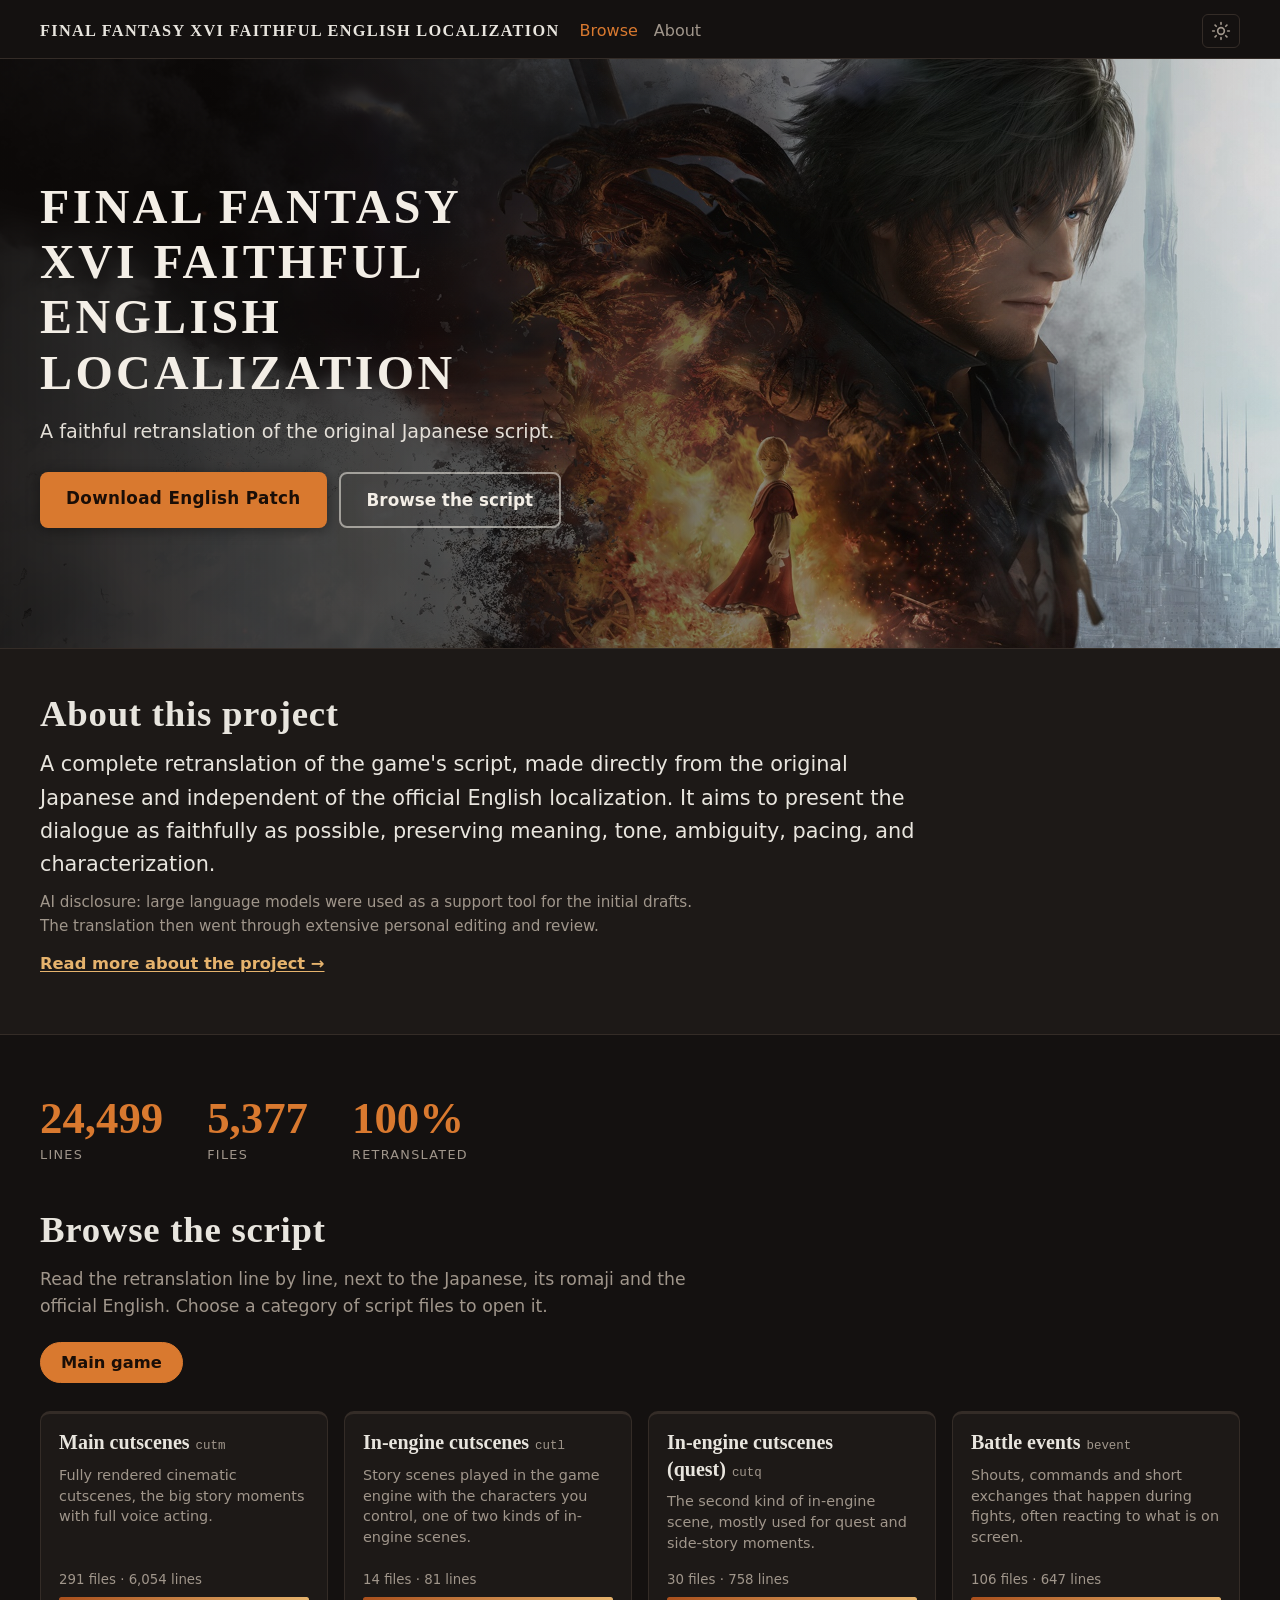
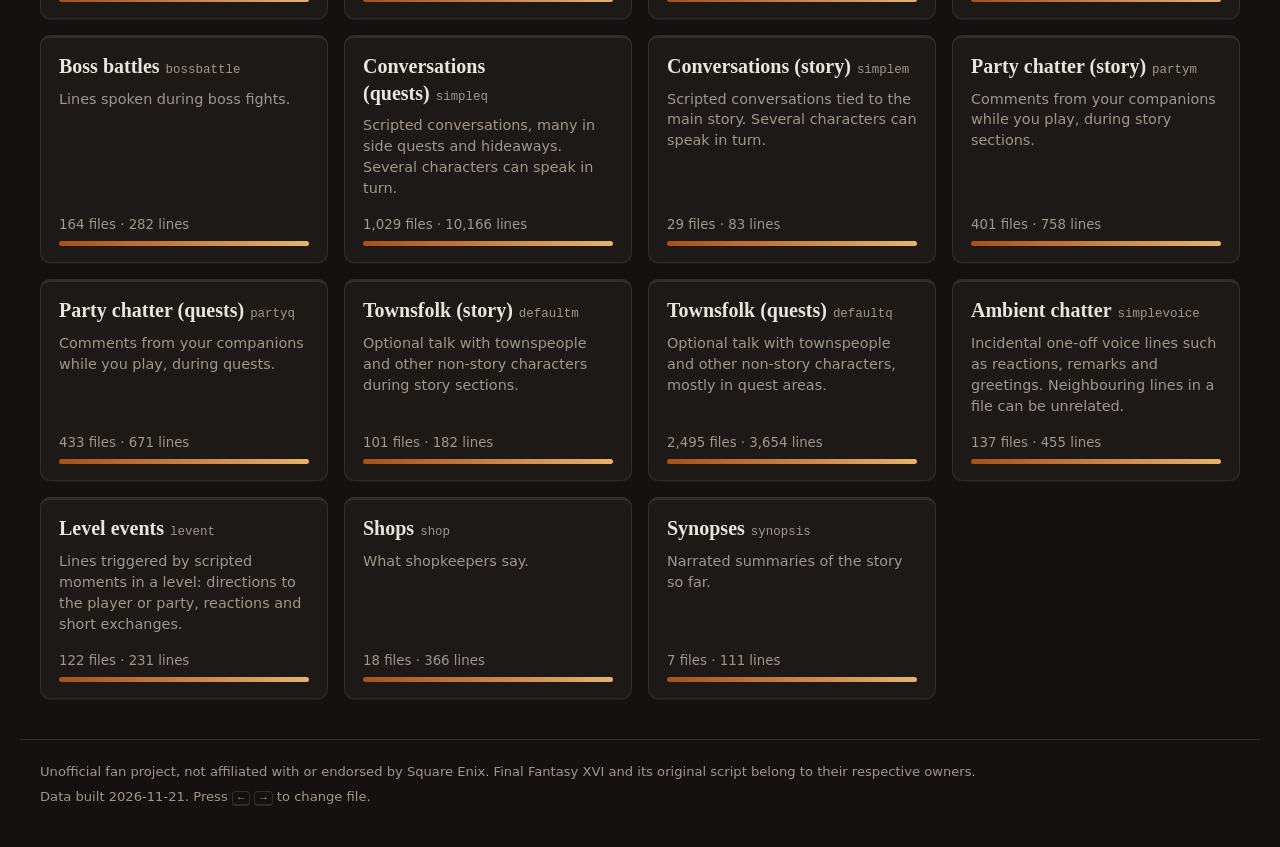
==== docs/index.html @ e3bda0be "Publish site docs" ====
<!doctype html>
<html lang="en" data-theme="dark">
<head>
<meta charset="utf-8">
<meta name="viewport" content="width=device-width, initial-scale=1">
<title>Final Fantasy XVI Faithful English Localization</title>
<meta name="description" content="Browse the retranslation line by line, next to the Japanese and the official English.">
<link rel="icon" type="image/svg+xml" href="favicon.svg?v=20261121055030">
<link rel="stylesheet" href="site.css?v=20261121055030">
<script>try{var t=localStorage.getItem('theme');if(t==='light'||t==='dark')document.documentElement.dataset.theme=t;}catch(e){}</script>
</head>
<body>
<a class="skip" href="#app">Skip to content</a>
<header class="topbar"><div class="top">
  <a class="brand" href="#/">Final Fantasy XVI Faithful English Localization</a>
  <nav aria-label="Main">
    <a href="#/">Browse</a>
    <a href="#/about" class="nav-about" hidden>About</a>
    <a href="#/search" class="nav-search">Search</a>
  </nav>
  <a id="dl-top" class="dl" href="#" hidden target="_blank" rel="noopener">Download</a>
  <button id="theme" type="button" class="ghost icon" title="Switch between light and dark" aria-label="Switch between light and dark">
    <svg class="ic-sun" viewBox="0 0 24 24" width="20" height="20" fill="none" stroke="currentColor" stroke-width="2" stroke-linecap="round" aria-hidden="true"><circle cx="12" cy="12" r="4"/><path d="M12 2v2M12 20v2M4.9 4.9l1.4 1.4M17.7 17.7l1.4 1.4M2 12h2M20 12h2M4.9 19.1l1.4-1.4M17.7 6.3l1.4-1.4"/></svg>
    <svg class="ic-moon" viewBox="0 0 24 24" width="20" height="20" fill="none" stroke="currentColor" stroke-width="2" stroke-linecap="round" stroke-linejoin="round" aria-hidden="true"><path d="M21 12.8A9 9 0 1 1 11.2 3a7 7 0 0 0 9.8 9.8z"/></svg>
  </button>
</div></header>

<section id="hero" class="hero" hidden></section>
<section id="band" class="band" hidden></section>

<form id="filters" class="filters" role="search" autocomplete="off" hidden>
  <div class="fields">
    <label class="f-jp"><span>Japanese contains</span><input name="jp" type="search" lang="ja" spellcheck="false"></label>
    <label><span>English contains</span><input name="en" type="search" spellcheck="false"></label>
    <label class="f-off"><span>Official English contains</span><input name="off" type="search" spellcheck="false"></label>
    <label><span>Speaker</span><input name="spk" type="search" spellcheck="false"></label>
  </div>
  <div class="opts">
    <label class="chk f-rx"><input name="rx" type="checkbox"> Regular expression</label>
    <label class="chk f-cs"><input name="cs" type="checkbox"> Match case</label>
    <span class="grow"></span>
    <button type="button" id="clear" class="ghost f-clear">Clear filters</button>
  </div>
</form>

<main id="app" tabindex="-1" aria-live="polite"><p class="note">Loading…</p></main>

<footer>
  <p>Unofficial fan project, not affiliated with or endorsed by Square Enix. Final Fantasy XVI and its original script belong to their respective owners.</p>
  <p>Data built 2026-11-21. <span class="f-hint">Press <kbd>/</kbd> to search. </span>Press <kbd>←</kbd> <kbd>→</kbd> to change file.</p>
</footer>
<script src="site.js?v=20261121055030" defer></script>
</body>
</html>
---- docs/site.css ----
/* Retranslation browser. Colours are variables: light by default, dark by system setting or the Theme button. */
/* Colours come from the game's key art: warm near-black smoke, flame orange and amber, misty off-white, and the steel blue of Clive's eye.
   Dark is the default; the Theme button switches to light (remembered in this browser). */
:root {
  --bg: #141110; --surface: #1d1917; --ink: #e8e5de; --muted: #a0968b; --line: #342c27;
  --accent: #d9792f; --accent-ink: #1a0e07; --link: #e6b36d; --jp: #d6d1c8; --rom: #c9a36a; --off: #8fb1c6;
  --mark: #6b3e12; --mark-ink: #fff3dd; --hit: #2b2118; --shadow: 0 1px 0 rgba(255, 255, 255, .03);
  --head-font: "Iowan Old Style", "Palatino Linotype", Palatino, "Book Antiqua", Georgia, serif;
  --jp-font: "Hiragino Sans", "Yu Gothic UI", "Yu Gothic", "Noto Sans JP", "Meiryo", sans-serif;
  color-scheme: dark;
}
:root[data-theme="light"] {
  --bg: #e9e7e1; --surface: #f6f4ef; --ink: #211c1a; --muted: #6a625a; --line: #cfc9be;
  --accent: #a94f1c; --accent-ink: #ffffff; --link: #9a4817; --jp: #2b2623; --rom: #8a6428; --off: #3f6179;
  --mark: #f3c77a; --mark-ink: #211c1a; --hit: #f3e5c8; --shadow: 0 1px 2px rgba(33, 28, 26, .08); color-scheme: light;
}

* { box-sizing: border-box; }
html { scroll-padding-top: calc(var(--hh, 58px) + 8.5rem); }
body { margin: 0; background: var(--bg); color: var(--ink); font: 16px/1.55 system-ui, -apple-system, "Segoe UI", Roboto, sans-serif; }
a { color: var(--link); text-underline-offset: 2px; }
a:hover { text-decoration-thickness: 2px; }
:focus-visible { outline: 2px solid var(--accent); outline-offset: 2px; border-radius: 3px; }
.skip { position: absolute; left: -999px; } .skip:focus { left: 8px; top: 8px; background: var(--surface); padding: 6px 10px; z-index: 20; }
main, .top, .filters, footer { max-width: 1240px; margin: 0 auto; padding-left: 20px; padding-right: 20px; }
main { padding-top: 12px; padding-bottom: 40px; outline: none; }
h1, h2, h3 { font-family: var(--head-font); line-height: 1.25; margin: 1.2em 0 .4em; font-weight: 600; }
h1 { font-size: 2rem; } h2 { font-size: 1.5rem; } h3 { font-size: 1.15rem; }
.sec-title { font-size: clamp(1.7rem, 3.4vw, 2.3rem); letter-spacing: .02em; margin: 0 0 .35em; }
.note, .muted { color: var(--muted); }
kbd { font: .8em ui-monospace, Menlo, Consolas, monospace; border: 1px solid var(--line); border-bottom-width: 2px; border-radius: 4px; padding: 0 5px; }
mark { background: var(--mark); color: var(--mark-ink); border-radius: 2px; padding: 0 1px; }

/* header + filters */
.topbar { position: sticky; top: 0; z-index: 30; background: var(--bg); border-bottom: 1px solid var(--line); }
.top { display: flex; align-items: center; gap: 20px; padding-top: 14px; padding-bottom: 10px; }
.brand { font: 600 1.02rem var(--head-font); color: var(--ink); text-decoration: none; letter-spacing: .08em; text-transform: uppercase; }
.top nav { display: flex; gap: 16px; flex: 1; } .top nav a { text-decoration: none; color: var(--muted); font-weight: 500; }
.top nav a:hover, .top nav a.on { color: var(--accent); }
button, input, select { font: inherit; color: inherit; }
button.ghost { background: none; border: 1px solid var(--line); border-radius: 6px; padding: 4px 12px; cursor: pointer; color: var(--muted); }
button.ghost.icon { display: inline-flex; align-items: center; justify-content: center; width: 38px; height: 34px; padding: 0; }
.ic-moon { display: none; } :root[data-theme="light"] .ic-moon { display: block; } :root[data-theme="light"] .ic-sun { display: none; }
button.ghost:hover { color: var(--ink); border-color: var(--muted); }
button.primary { background: var(--accent); color: var(--accent-ink); border: 0; border-radius: 6px; padding: 6px 14px; cursor: pointer; font-weight: 600; }
.filters { position: sticky; top: var(--hh, 58px); z-index: 10; background: var(--bg); padding-top: 6px; padding-bottom: 10px; border-bottom: 1px solid var(--line); }
.fields { display: grid; grid-template-columns: repeat(4, minmax(0, 1fr)); gap: 10px; }
.fields label { display: flex; flex-direction: column; gap: 2px; min-width: 0; }
.fields span { font-size: .75rem; color: var(--muted); letter-spacing: .03em; }
.fields input { width: 100%; padding: 7px 10px; border: 1px solid var(--line); border-radius: 6px; background: var(--surface); }
.fields input:focus { border-color: var(--accent); }
.opts { display: flex; flex-wrap: wrap; align-items: center; gap: 6px 16px; margin-top: 8px; font-size: .9rem; }
.grow { flex: 1; } .lbl { color: var(--muted); }
.viewopts { display: flex; flex-wrap: wrap; gap: 4px 16px; align-items: center; margin: 4px 0 10px; font-size: .9rem; }
.chk { white-space: nowrap; cursor: pointer; }
body.no-filters .fields, body.no-filters .f-rx, body.no-filters .f-cs, body.no-filters .f-clear, body.no-filters .nav-search, body.no-filters .f-hint { display: none; }
body.no-jp .f-jp, body.no-jp .line .c-jp, body.no-off .f-off, body.no-off .line .c-off { display: none; }

/* hero (home page only) */
.hero { padding-left: 0; padding-right: 0; color: #f3eee6; padding-top: clamp(48px, 10vw, 120px); padding-bottom: clamp(48px, 10vw, 120px);
  --hero-bg: radial-gradient(70% 120% at 85% 110%, rgba(217, 121, 47, .55), transparent 65%), radial-gradient(50% 80% at 100% 0%, rgba(110, 120, 140, .28), transparent 70%), linear-gradient(180deg, #171211, #241915);
  background: var(--hero-bg); border-bottom: 1px solid var(--line); }
.hero[hidden] { display: none; }
.hero.img { background: linear-gradient(90deg, rgba(12, 9, 8, .90) 0%, rgba(12, 9, 8, .62) 45%, rgba(12, 9, 8, .12) 100%), var(--banner) center right / cover; }
.hero-in { max-width: 1240px; margin: 0 auto; padding: 0 20px; }
body.home #dl-top { display: none; }
.hero h1 { margin: 0 0 .35em; font-size: clamp(1.7rem, 4.6vw, 3rem); line-height: 1.15; letter-spacing: .07em; text-transform: uppercase; font-weight: 600; max-width: 20ch; text-wrap: balance; }
.hero p { margin: 0; font-size: clamp(1rem, 2vw, 1.2rem); max-width: 52ch; opacity: .92; }
.hero-actions { display: flex; flex-wrap: wrap; gap: 12px; margin-top: 26px; }
.btn-dl, .btn-alt { display: inline-block; padding: 13px 26px; border-radius: 8px; font-weight: 700; font-size: 1.05rem; text-decoration: none; }
.btn-dl { background: var(--accent); color: var(--accent-ink); box-shadow: 0 2px 14px rgba(0, 0, 0, .4); letter-spacing: .02em; } .btn-dl:hover { filter: brightness(1.1); }
.btn-alt { color: #f3eee6; border: 2px solid rgba(243, 238, 230, .55); } .btn-alt:hover { background: rgba(243, 238, 230, .1); }
.dl { padding: 5px 14px; border-radius: 6px; background: var(--accent); color: var(--accent-ink); font-weight: 600; text-decoration: none; white-space: nowrap; }
.dl[hidden] { display: none; }

/* home */
.browse { padding-top: 48px; } .browse > .lead { max-width: 62ch; font-size: 1.08rem; margin: 0 0 22px; }
.stats { display: flex; flex-wrap: wrap; gap: 8px 44px; margin: 0 0 40px; }
.stats b { font: 600 clamp(2rem, 4vw, 2.8rem)/1.05 var(--head-font); display: block; color: var(--accent); } .stats span { color: var(--muted); font-size: .8rem; text-transform: uppercase; letter-spacing: .1em; }
.tabs { display: flex; gap: 8px; flex-wrap: wrap; margin: 0 0 28px; }
.tabs a { padding: 7px 20px; font-size: 1.02rem; border: 1px solid var(--line); border-radius: 999px; text-decoration: none; color: var(--muted); }
.tabs a.on { background: var(--accent); border-color: var(--accent); color: var(--accent-ink); font-weight: 600; }
.cards { display: grid; grid-template-columns: repeat(auto-fill, minmax(280px, 1fr)); gap: 16px; margin-top: 0; }
.card { display: flex; flex-direction: column; background: var(--surface); border: 1px solid var(--line); border-radius: 10px; padding: 16px 18px; text-decoration: none; color: var(--ink); box-shadow: var(--shadow); }
.card { border-top: 3px solid var(--line); } .card:hover { border-color: var(--accent); }
.card .ct { margin-bottom: 2px; } .card b { font: 600 1.25rem/1.25 var(--head-font); } .card .code { color: var(--muted); font: .78rem ui-monospace, Menlo, Consolas, monospace; margin-left: 6px; }
.card p { margin: 6px 0 8px; color: var(--muted); font-size: .9rem; line-height: 1.45; } .card small { display: block; color: var(--muted); margin-top: auto; padding-top: 8px; }
.lead { color: var(--muted); max-width: 70ch; margin: .2em 0 .8em; font-size: 1.08rem; }
.bar { height: 5px; border-radius: 3px; background: var(--line); margin-top: 6px; overflow: hidden; } .bar i { display: block; height: 100%; background: linear-gradient(90deg, #a94f1c, #e6b36d); }

/* about: full-width band. Values to tweak: --band-pad (space above and below the text), --band-title (heading size), --band-text (paragraph size) */
:root { --band-pad: clamp(26px, 3.6vw, 42px); --band-title: clamp(1.7rem, 3.4vw, 2.3rem); --band-text: clamp(1.1rem, 1.8vw, 1.3rem); }
/* about: full-width band under the banner, then the long page */
.band { background: var(--surface); border-bottom: 1px solid var(--line); padding: var(--band-pad) 0; }
.band[hidden] { display: none; }
.band-in { max-width: 1240px; margin: 0 auto; padding: 0 20px; }
.band .sec-title { font-size: var(--band-title); margin-bottom: .3em; }
.band-lead { margin: 0 0 10px; max-width: 68ch; font-size: var(--band-text); line-height: 1.6; }
.band .notice { margin: 0 0 12px; max-width: 70ch; color: var(--muted); font-size: .95rem; }
.band p { margin-top: 0; } .band a.more { font-weight: 600; font-size: 1.02rem; }
.prose { max-width: 75ch; } .prose h2, .prose h3 { margin-top: 1.8em; font-size: 1.6rem; border-bottom: 1px solid var(--line); padding-bottom: .2em; } .prose li { margin: .25em 0; } .prose strong { color: var(--ink); }
.prose > h2:first-child, .prose > h3:first-child { margin-top: .6em; }

/* file lists */
.crumbs { color: var(--muted); font-size: .9rem; margin-top: 8px; } .crumbs a { color: var(--muted); }
table.files { width: 100%; border-collapse: collapse; background: var(--surface); border: 1px solid var(--line); border-radius: 8px; overflow: hidden; }
.files th, .files td { text-align: left; padding: 7px 12px; border-bottom: 1px solid var(--line); }
.files th { font-size: .78rem; color: var(--muted); text-transform: uppercase; letter-spacing: .05em; }
.files td.n { text-align: right; font-variant-numeric: tabular-nums; } .files tr:last-child td { border-bottom: 0; }

/* file view */
.filehead { display: flex; flex-wrap: wrap; align-items: baseline; gap: 6px 14px; margin: 10px 0 4px; }
.filehead h1 { margin: 0; font-size: 1.35rem; word-break: break-all; } .filehead select { max-width: 100%; padding: 4px 8px; border: 1px solid var(--line); border-radius: 6px; background: var(--surface); }
.pager { display: flex; gap: 14px; flex-wrap: wrap; margin: 6px 0 10px; }
.count { color: var(--muted); margin: 8px 0; }
.group { margin-top: 18px; } .group h3 { margin: 0 0 6px; font-size: .95rem; word-break: break-all; }

/* lines */
.line { display: flex; gap: 18px; background: var(--surface); border: 1px solid var(--line); border-radius: 8px; padding: 10px 14px; margin-bottom: 6px; scroll-margin-top: 9rem; }
.line.hit { background: var(--hit); border-color: var(--accent); }
.line > div { flex: 1 1 0; min-width: 0; overflow-wrap: anywhere; }
.line .c-spk { flex: 0 0 8.5rem; font-size: .82rem; color: var(--muted); }
.c-spk .who { color: var(--ink); font-weight: 600; display: block; } .c-spk a { color: var(--muted); text-decoration: none; } .c-spk a:hover { color: var(--accent); }
.line .c-jp { color: var(--jp); font-family: var(--jp-font); } .c-jp .rom { color: var(--rom); font-style: italic; font-family: system-ui, sans-serif; font-size: .88rem; margin-top: 2px; }
.line .c-en { font-size: 1.02rem; } .c-en .none { color: var(--muted); font-style: italic; }
.line .c-off { color: var(--off); font-size: .93rem; }
.colhead { background: none; border: 0; padding-top: 0; padding-bottom: 0; margin-bottom: 2px; color: var(--muted); font-size: .72rem; text-transform: uppercase; letter-spacing: .06em; }
.colhead > div { font-size: inherit !important; color: inherit !important; font-family: inherit !important; }
.tag { display: none; font-size: .68rem; text-transform: uppercase; letter-spacing: .06em; color: var(--muted); }
body.hide-jp .line .c-jp, body.hide-off .line .c-off { display: none; } body.hide-rom .rom { display: none; }
.more { margin: 14px 0; }

@media (max-width: 860px) {
  .filters { position: static; }
  .top { flex-wrap: wrap; gap: 8px 16px; }
  .colhead { display: none; }
  .fields { grid-template-columns: repeat(2, minmax(0, 1fr)); }
  .line { flex-direction: column; gap: 6px; } .line .c-spk { flex: none; display: flex; gap: 10px; align-items: baseline; }
  .tag { display: block; } .top nav { gap: 12px; }
}
@media (max-width: 520px) { .fields { grid-template-columns: 1fr; } main, .top, .filters, footer { padding-left: 14px; padding-right: 14px; } }
footer { color: var(--muted); font-size: .82rem; padding-top: 18px; padding-bottom: 36px; border-top: 1px solid var(--line); }
footer p { margin: 4px 0; }
@media print { .filters, .topbar, footer { display: none; } .line { break-inside: avoid; } }
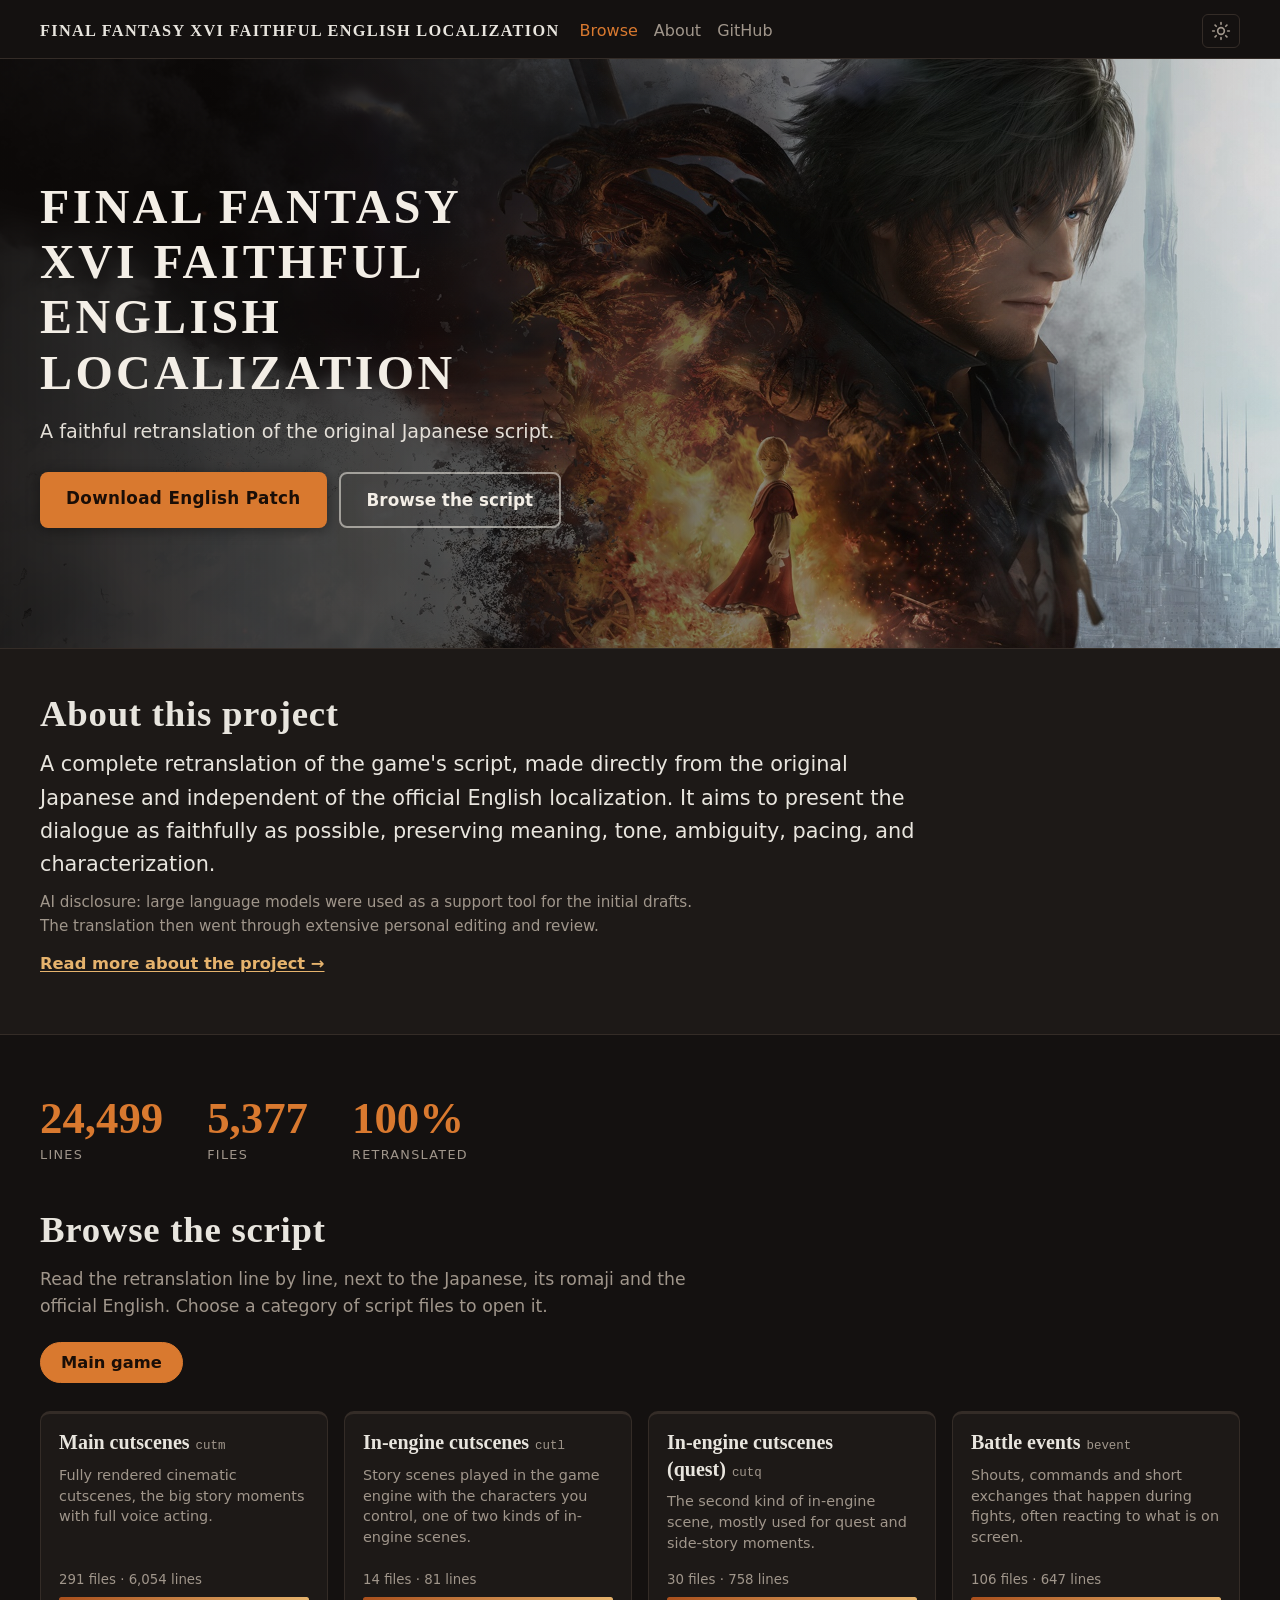
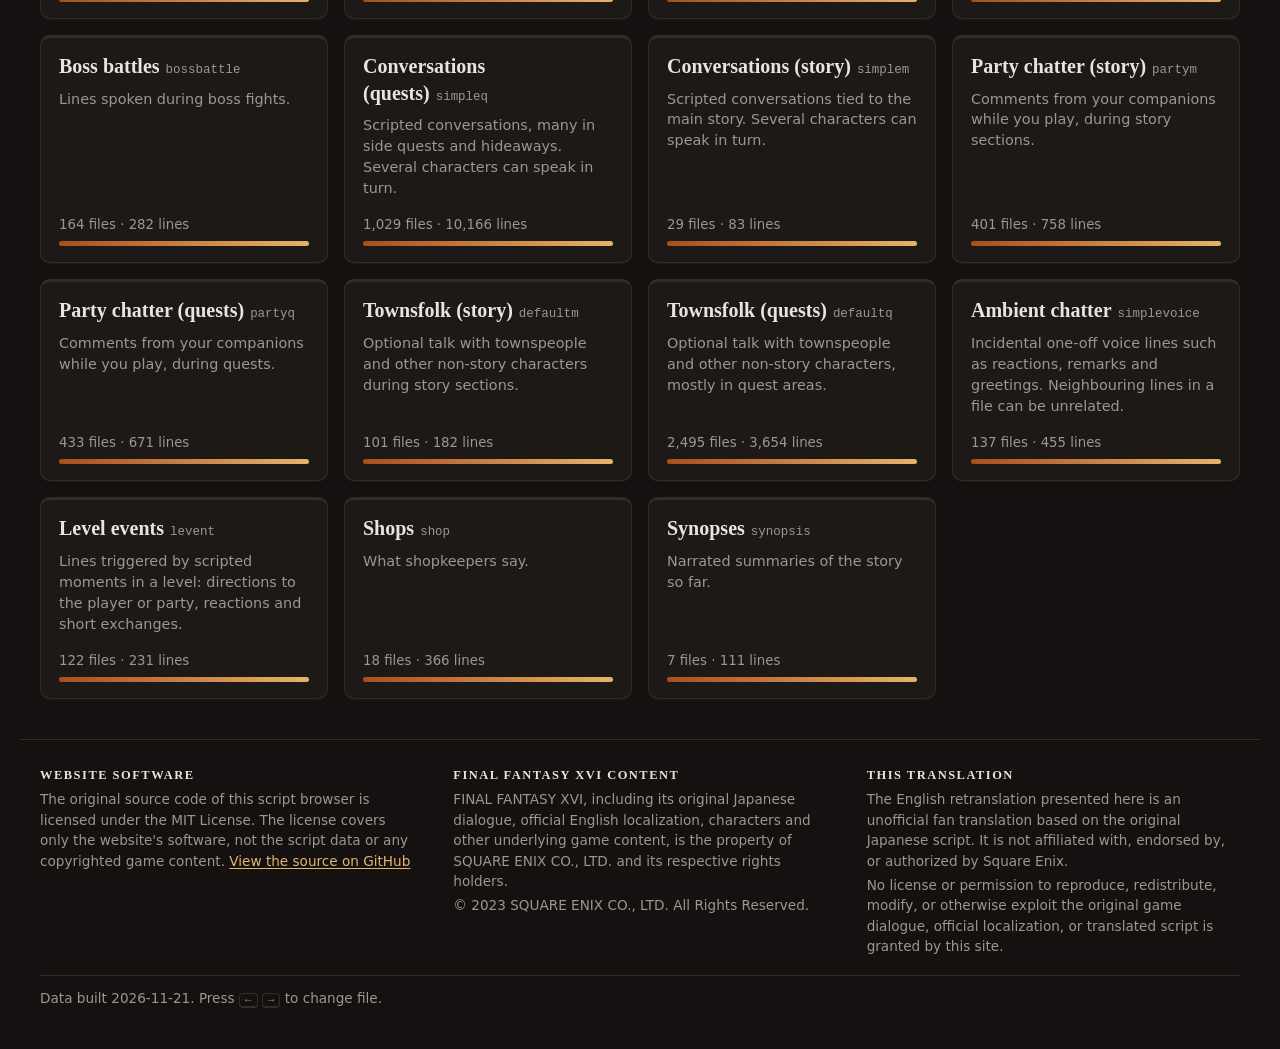
==== commit 633c70bf: "Add links to GitHub source and notice to docs" ====
--- a/docs/index.html
+++ b/docs/index.html
@@ -5,8 +5,8 @@
 <meta name="viewport" content="width=device-width, initial-scale=1">
 <title>Final Fantasy XVI Faithful English Localization</title>
 <meta name="description" content="Browse the retranslation line by line, next to the Japanese and the official English.">
-<link rel="icon" type="image/svg+xml" href="favicon.svg?v=20261121055030">
-<link rel="stylesheet" href="site.css?v=20261121055030">
+<link rel="icon" type="image/svg+xml" href="favicon.svg?v=20261121063701">
+<link rel="stylesheet" href="site.css?v=20261121063701">
 <script>try{var t=localStorage.getItem('theme');if(t==='light'||t==='dark')document.documentElement.dataset.theme=t;}catch(e){}</script>
 </head>
 <body>
@@ -17,6 +17,7 @@
     <a href="#/">Browse</a>
     <a href="#/about" class="nav-about" hidden>About</a>
     <a href="#/search" class="nav-search">Search</a>
+    <a href="#" id="nav-src" class="nav-src" hidden target="_blank" rel="noopener">GitHub</a>
   </nav>
   <a id="dl-top" class="dl" href="#" hidden target="_blank" rel="noopener">Download</a>
   <button id="theme" type="button" class="ghost icon" title="Switch between light and dark" aria-label="Switch between light and dark">
@@ -46,9 +47,24 @@
 <main id="app" tabindex="-1" aria-live="polite"><p class="note">Loading…</p></main>
 
 <footer>
-  <p>Unofficial fan project, not affiliated with or endorsed by Square Enix. Final Fantasy XVI and its original script belong to their respective owners.</p>
-  <p>Data built 2026-11-21. <span class="f-hint">Press <kbd>/</kbd> to search. </span>Press <kbd>←</kbd> <kbd>→</kbd> to change file.</p>
+  <div class="foot-grid">
+    <section>
+      <h4>Website software</h4>
+      <p>The original source code of this script browser is licensed under the MIT License. The license covers only the website's software, not the script data or any copyrighted game content. <a id="foot-src" href="#" hidden target="_blank" rel="noopener">View the source on GitHub</a></p>
+    </section>
+    <section>
+      <h4>FINAL FANTASY XVI content</h4>
+      <p>FINAL FANTASY XVI, including its original Japanese dialogue, official English localization, characters and other underlying game content, is the property of SQUARE ENIX CO., LTD. and its respective rights holders.</p>
+      <p>© 2023 SQUARE ENIX CO., LTD. All Rights Reserved.</p>
+    </section>
+    <section>
+      <h4>This translation</h4>
+      <p>The English retranslation presented here is an unofficial fan translation based on the original Japanese script. It is not affiliated with, endorsed by, or authorized by Square Enix.</p>
+      <p>No license or permission to reproduce, redistribute, modify, or otherwise exploit the original game dialogue, official localization, or translated script is granted by this site.</p>
+    </section>
+  </div>
+  <p class="foot-meta">Data built 2026-11-21. <span class="f-hint">Press <kbd>/</kbd> to search. </span>Press <kbd>←</kbd> <kbd>→</kbd> to change file.</p>
 </footer>
-<script src="site.js?v=20261121055030" defer></script>
+<script src="site.js?v=20261121063701" defer></script>
 </body>
 </html>
--- a/docs/site.css
+++ b/docs/site.css
@@ -139,6 +139,10 @@
   .tag { display: block; } .top nav { gap: 12px; }
 }
 @media (max-width: 520px) { .fields { grid-template-columns: 1fr; } main, .top, .filters, footer { padding-left: 14px; padding-right: 14px; } }
-footer { color: var(--muted); font-size: .82rem; padding-top: 18px; padding-bottom: 36px; border-top: 1px solid var(--line); }
+footer { color: var(--muted); font-size: .85rem; padding-top: 28px; padding-bottom: 36px; border-top: 1px solid var(--line); }
 footer p { margin: 4px 0; }
+.foot-grid { display: grid; grid-template-columns: repeat(3, minmax(0, 1fr)); gap: 8px 40px; margin-bottom: 14px; }
+.foot-grid h4 { margin: 0 0 6px; font: 600 .78rem var(--head-font); letter-spacing: .12em; text-transform: uppercase; color: var(--ink); }
+.foot-grid p { line-height: 1.5; } .foot-meta { border-top: 1px solid var(--line); padding-top: 12px; margin-top: 4px; }
+@media (max-width: 860px) { .foot-grid { grid-template-columns: 1fr; } }
 @media print { .filters, .topbar, footer { display: none; } .line { break-inside: avoid; } }
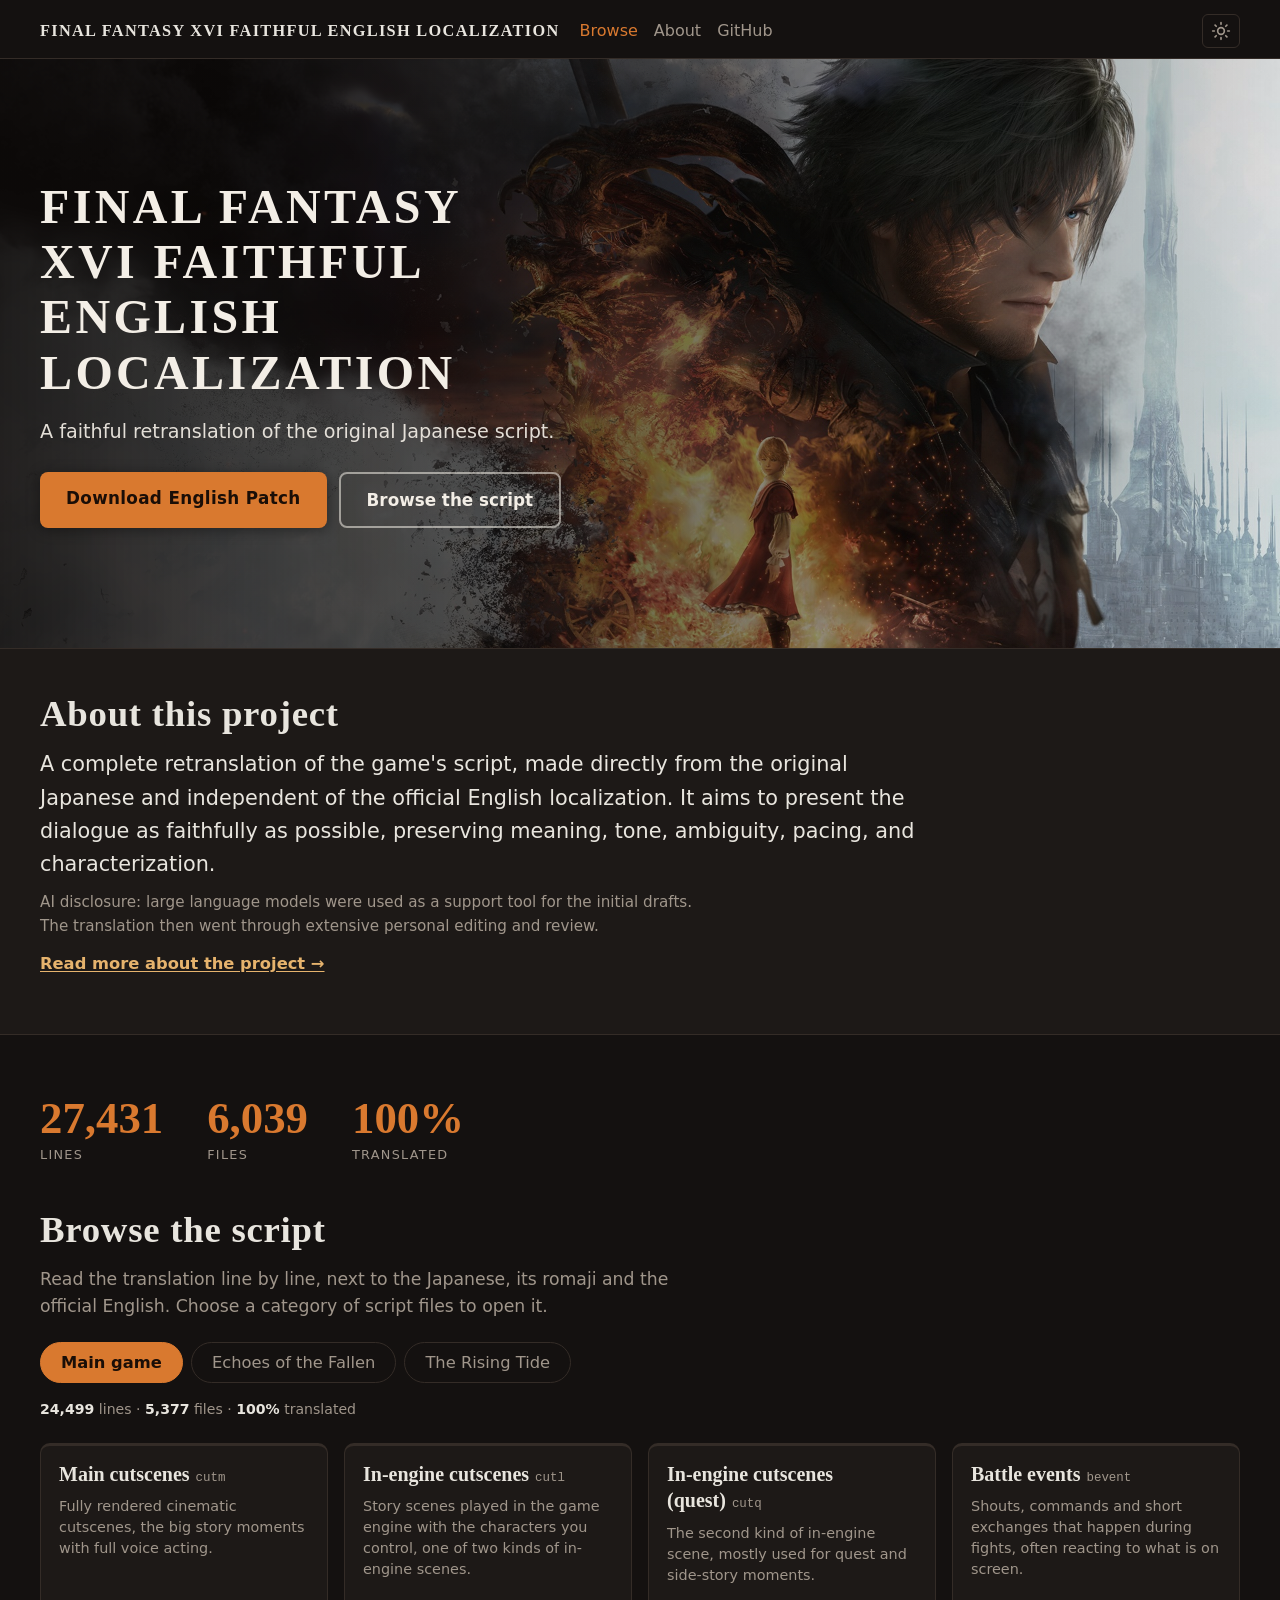
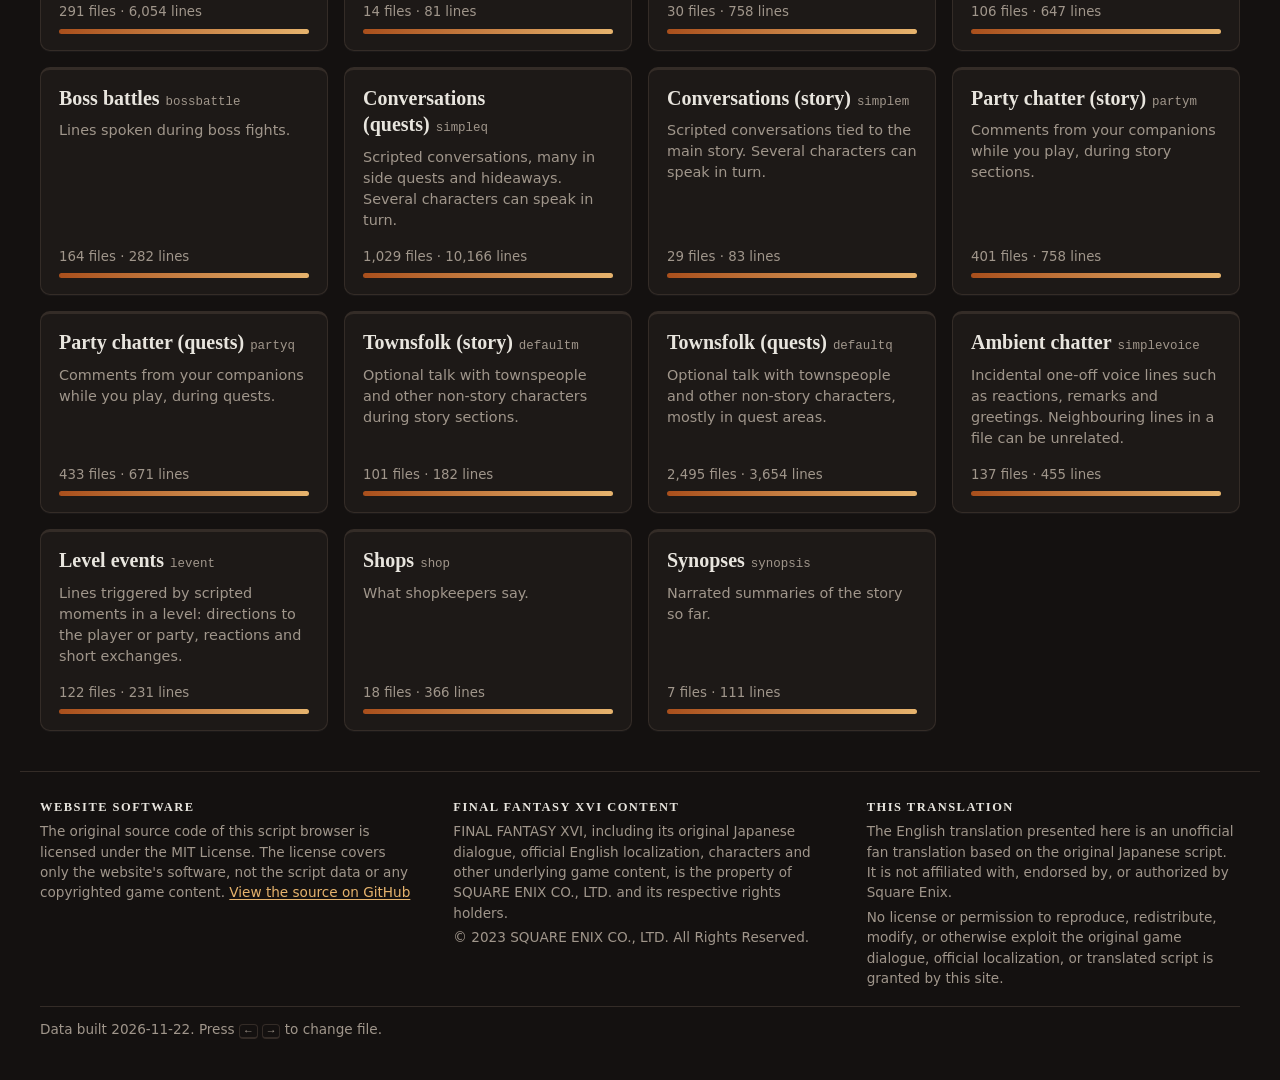
==== commit 613c923e: "docs update" ====
--- a/docs/index.html
+++ b/docs/index.html
@@ -5,8 +5,8 @@
 <meta name="viewport" content="width=device-width, initial-scale=1">
 <title>Final Fantasy XVI Faithful English Localization</title>
 <meta name="description" content="Browse the retranslation line by line, next to the Japanese and the official English.">
-<link rel="icon" type="image/svg+xml" href="favicon.svg?v=20261121063701">
-<link rel="stylesheet" href="site.css?v=20261121063701">
+<link rel="icon" type="image/svg+xml" href="favicon.svg?v=20261122181240">
+<link rel="stylesheet" href="site.css?v=20261122181240">
 <script>try{var t=localStorage.getItem('theme');if(t==='light'||t==='dark')document.documentElement.dataset.theme=t;}catch(e){}</script>
 </head>
 <body>
@@ -59,12 +59,12 @@
     </section>
     <section>
       <h4>This translation</h4>
-      <p>The English retranslation presented here is an unofficial fan translation based on the original Japanese script. It is not affiliated with, endorsed by, or authorized by Square Enix.</p>
+      <p>The English translation presented here is an unofficial fan translation based on the original Japanese script. It is not affiliated with, endorsed by, or authorized by Square Enix.</p>
       <p>No license or permission to reproduce, redistribute, modify, or otherwise exploit the original game dialogue, official localization, or translated script is granted by this site.</p>
     </section>
   </div>
-  <p class="foot-meta">Data built 2026-11-21. <span class="f-hint">Press <kbd>/</kbd> to search. </span>Press <kbd>←</kbd> <kbd>→</kbd> to change file.</p>
+  <p class="foot-meta">Data built 2026-11-22. <span class="f-hint">Press <kbd>/</kbd> to search. </span>Press <kbd>←</kbd> <kbd>→</kbd> to change file.</p>
 </footer>
-<script src="site.js?v=20261121063701" defer></script>
+<script src="site.js?v=20261122181240" defer></script>
 </body>
-</html>+</html>
--- a/docs/site.css
+++ b/docs/site.css
@@ -111,7 +111,15 @@
 /* file view */
 .filehead { display: flex; flex-wrap: wrap; align-items: baseline; gap: 6px 14px; margin: 10px 0 4px; }
 .filehead h1 { margin: 0; font-size: 1.35rem; word-break: break-all; } .filehead select { max-width: 100%; padding: 4px 8px; border: 1px solid var(--line); border-radius: 6px; background: var(--surface); }
-.pager { display: flex; gap: 14px; flex-wrap: wrap; margin: 6px 0 10px; }
+/* file switcher: ‹ [file dropdown] › and the position, in one row */
+.filehead { align-items: center; margin: 12px 0 10px; }
+.filehead select { font: 600 1.15rem/1.2 var(--head-font, inherit); padding: 6px 10px; }
+.stepbtn { display: inline-flex; align-items: center; justify-content: center; width: 34px; height: 34px; border: 1px solid var(--line); border-radius: 6px; background: var(--surface); color: var(--ink); text-decoration: none; font-size: 1.3rem; line-height: 1; }
+a.stepbtn:hover { border-color: var(--accent); color: var(--accent); } .stepbtn.off { opacity: .35; }
+.filehead .pos { font-size: .85rem; } .sr { position: absolute; width: 1px; height: 1px; overflow: hidden; clip: rect(0 0 0 0); white-space: nowrap; }
+.crumbs { display: flex; flex-wrap: wrap; align-items: center; gap: 4px 6px; }
+.crumbs select.packsel { font: inherit; color: var(--ink); padding: 1px 6px; border: 1px solid var(--line); border-radius: 6px; background: var(--surface); cursor: pointer; }
+.pstats { margin: -12px 0 22px; color: var(--muted); font-size: .88rem; } .pstats b { color: var(--ink); font-weight: 600; }
 .count { color: var(--muted); margin: 8px 0; }
 .group { margin-top: 18px; } .group h3 { margin: 0 0 6px; font-size: .95rem; word-break: break-all; }
 
@@ -145,4 +153,6 @@
 .foot-grid h4 { margin: 0 0 6px; font: 600 .78rem var(--head-font); letter-spacing: .12em; text-transform: uppercase; color: var(--ink); }
 .foot-grid p { line-height: 1.5; } .foot-meta { border-top: 1px solid var(--line); padding-top: 12px; margin-top: 4px; }
 @media (max-width: 860px) { .foot-grid { grid-template-columns: 1fr; } }
-@media print { .filters, .topbar, footer { display: none; } .line { break-inside: avoid; } }+@media print { .filters, .topbar, footer { display: none; } .line { break-inside: avoid; } }
+
+.browse { scroll-margin-top: 72px; }      /* "Browse" links scroll here: keep the sticky header off the stats */
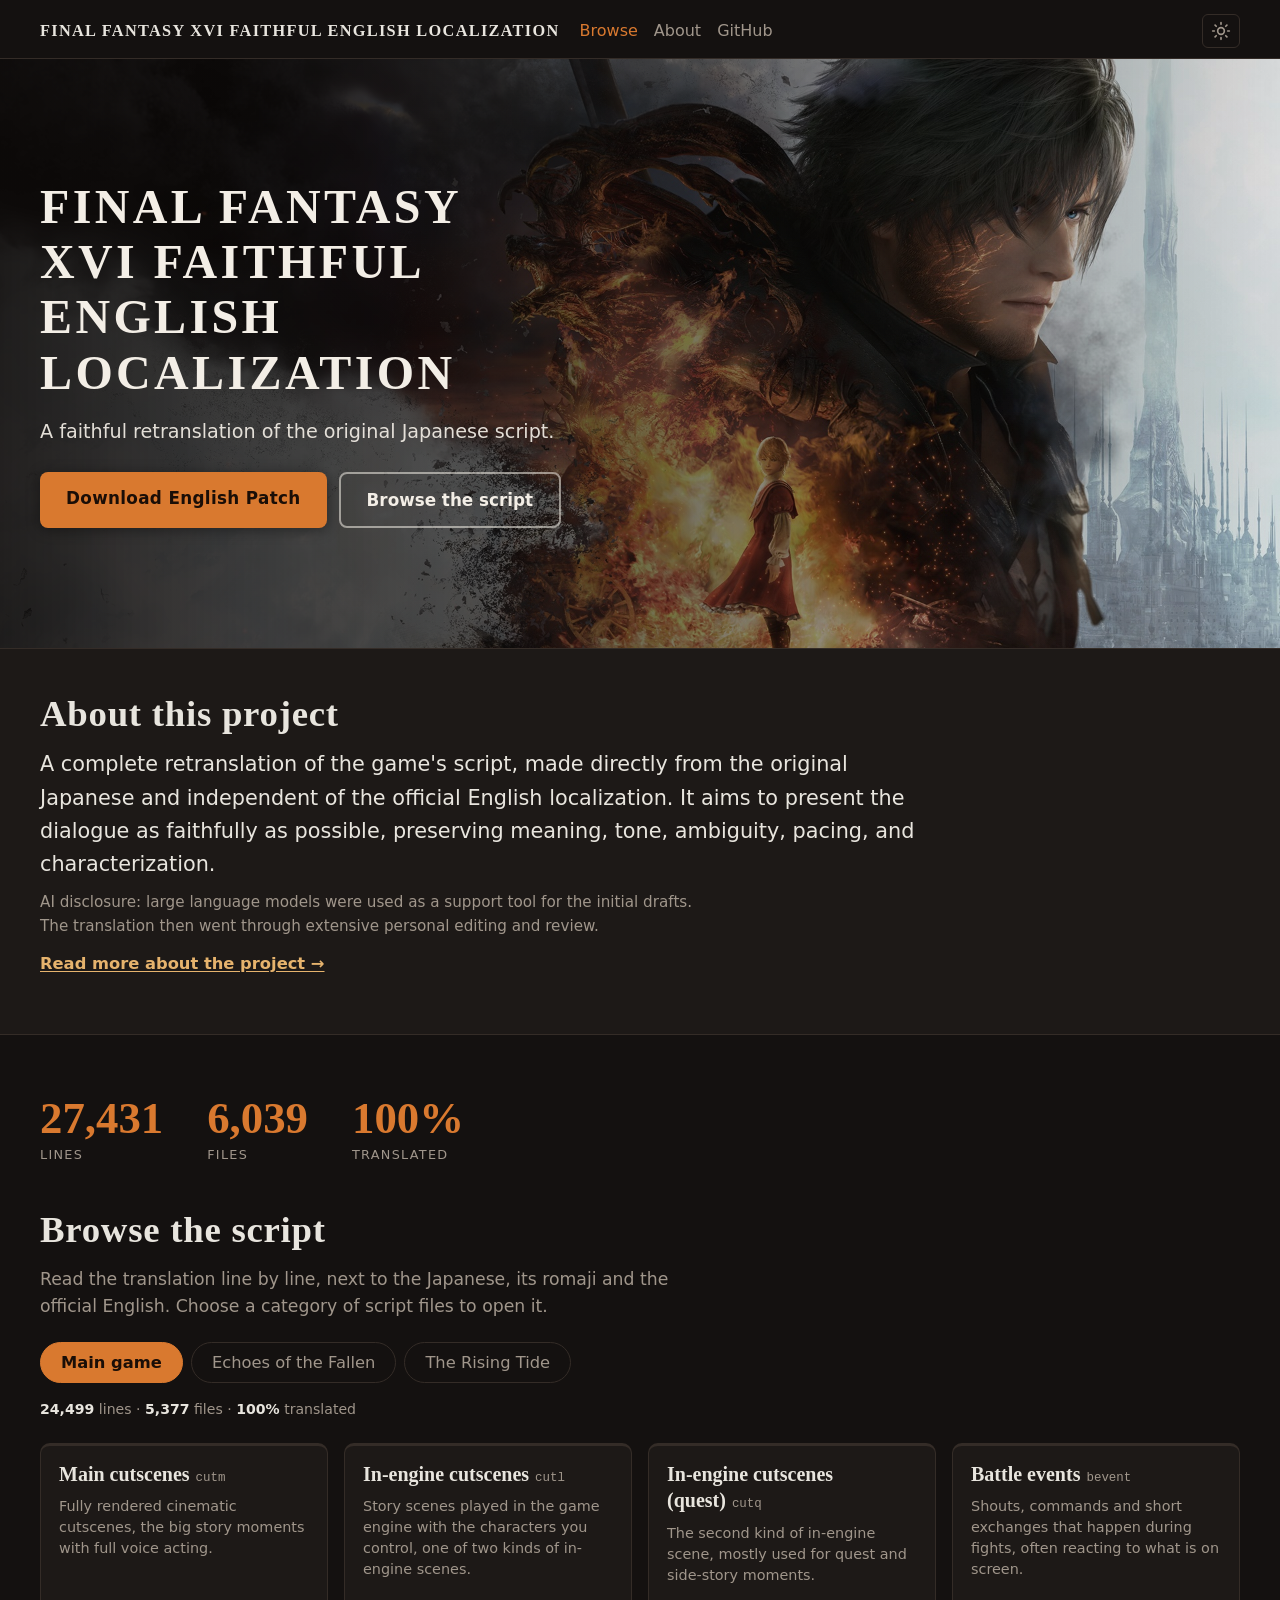
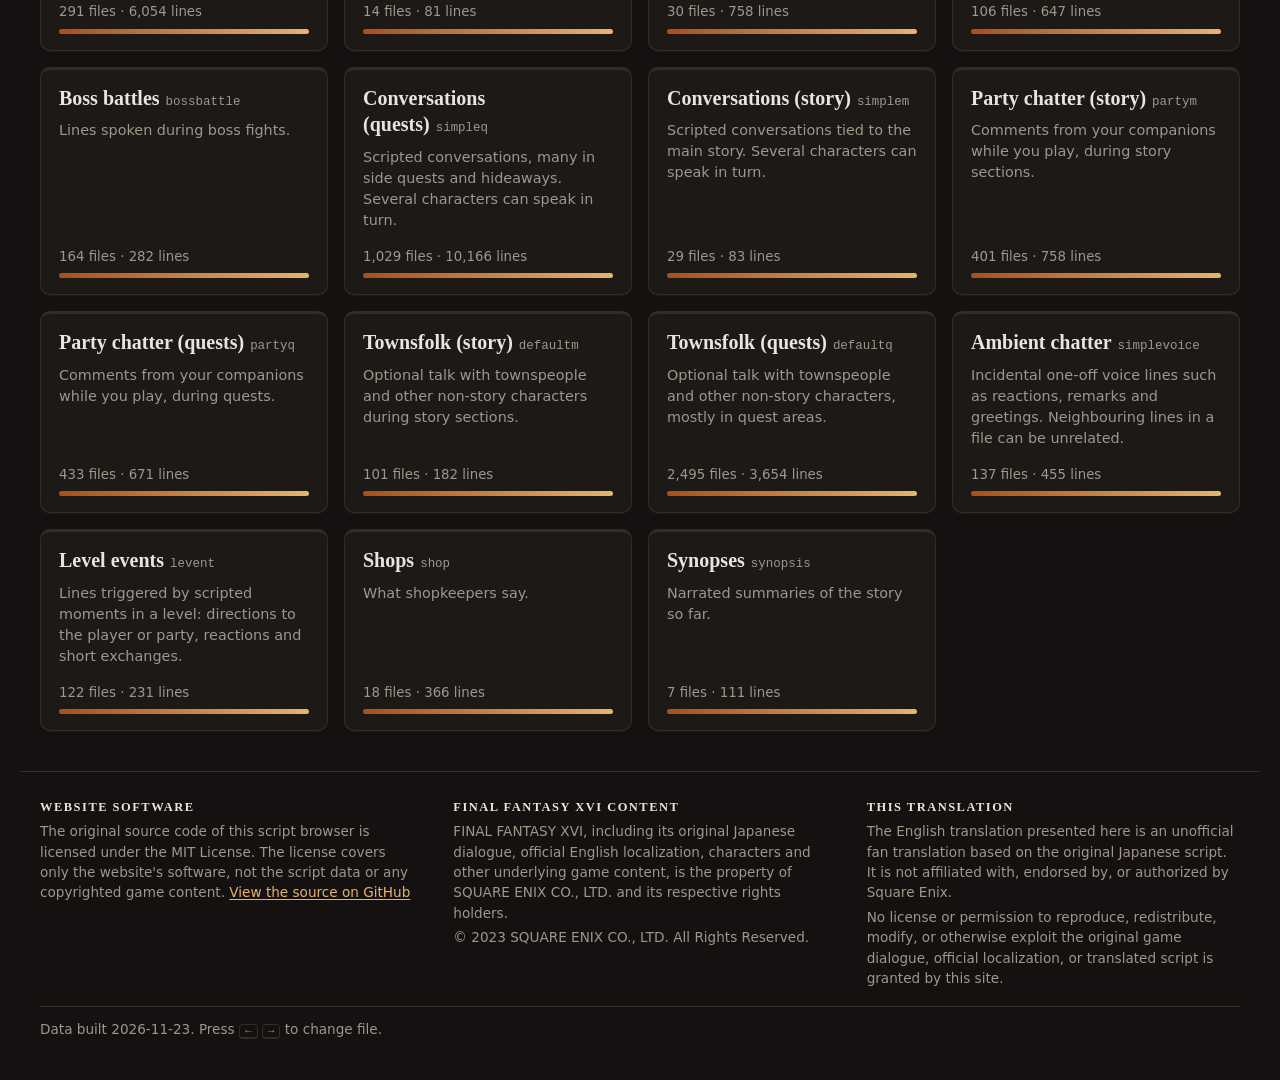
==== commit 46d65b0d: "docs update" ====
--- a/docs/index.html
+++ b/docs/index.html
@@ -5,8 +5,8 @@
 <meta name="viewport" content="width=device-width, initial-scale=1">
 <title>Final Fantasy XVI Faithful English Localization</title>
 <meta name="description" content="Browse the retranslation line by line, next to the Japanese and the official English.">
-<link rel="icon" type="image/svg+xml" href="favicon.svg?v=20261122181240">
-<link rel="stylesheet" href="site.css?v=20261122181240">
+<link rel="icon" type="image/svg+xml" href="favicon.svg?v=20261123065828">
+<link rel="stylesheet" href="site.css?v=20261123065828">
 <script>try{var t=localStorage.getItem('theme');if(t==='light'||t==='dark')document.documentElement.dataset.theme=t;}catch(e){}</script>
 </head>
 <body>
@@ -63,8 +63,8 @@
       <p>No license or permission to reproduce, redistribute, modify, or otherwise exploit the original game dialogue, official localization, or translated script is granted by this site.</p>
     </section>
   </div>
-  <p class="foot-meta">Data built 2026-11-22. <span class="f-hint">Press <kbd>/</kbd> to search. </span>Press <kbd>←</kbd> <kbd>→</kbd> to change file.</p>
+  <p class="foot-meta">Data built 2026-11-23. <span class="f-hint">Press <kbd>/</kbd> to search. </span>Press <kbd>←</kbd> <kbd>→</kbd> to change file.</p>
 </footer>
-<script src="site.js?v=20261122181240" defer></script>
+<script src="site.js?v=20261123065828" defer></script>
 </body>
 </html>
